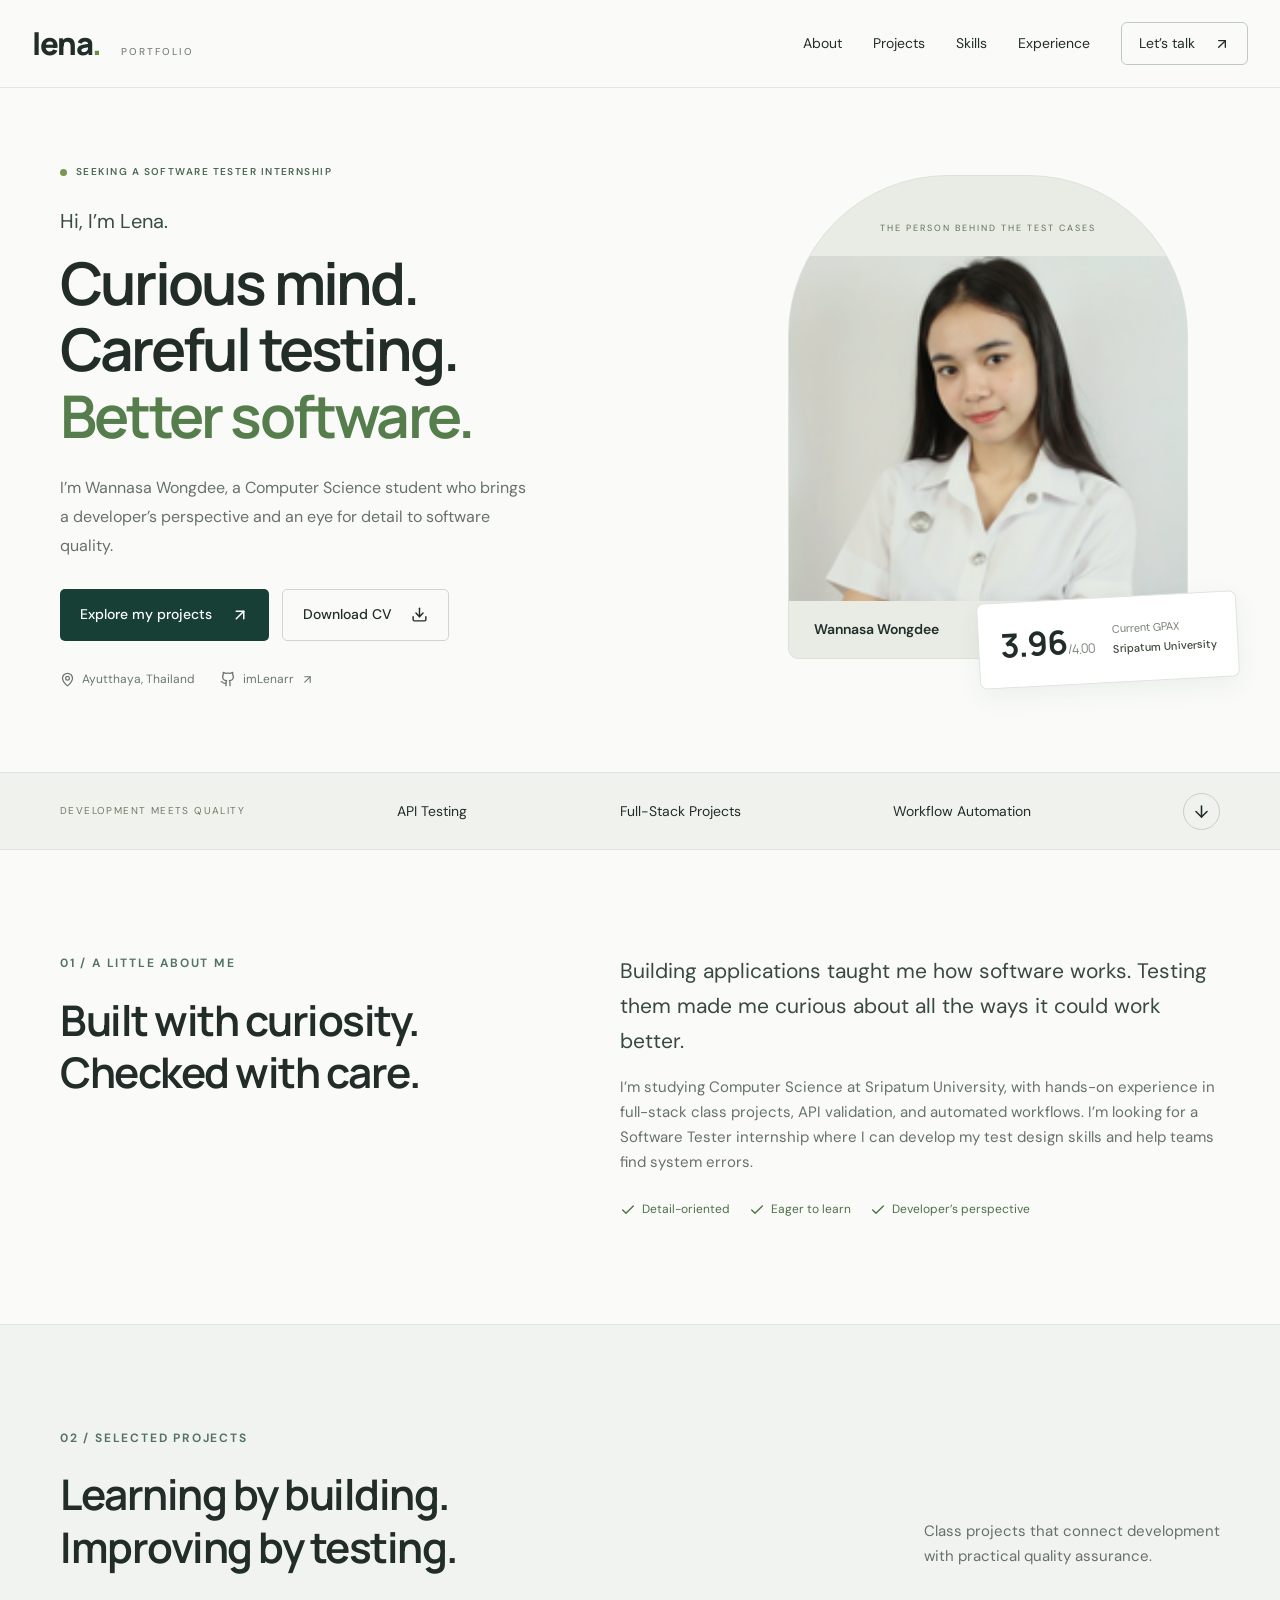
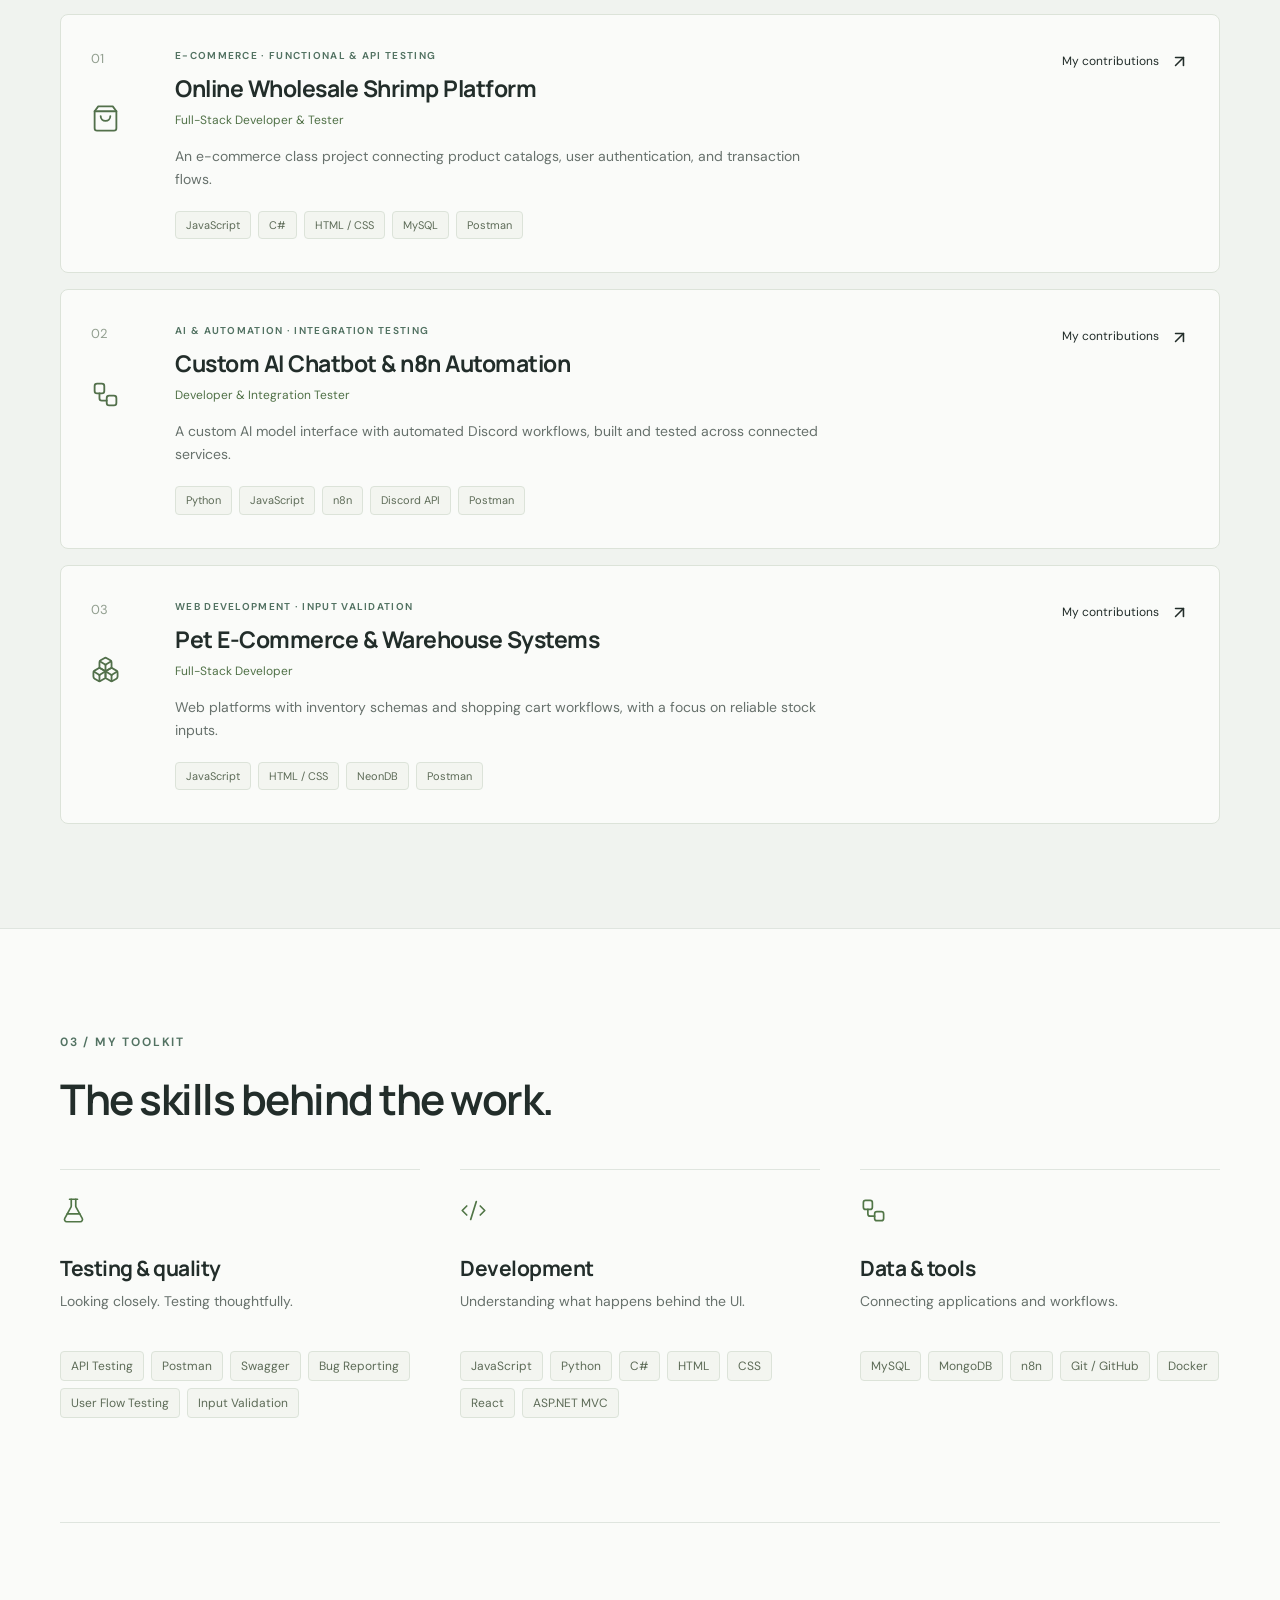
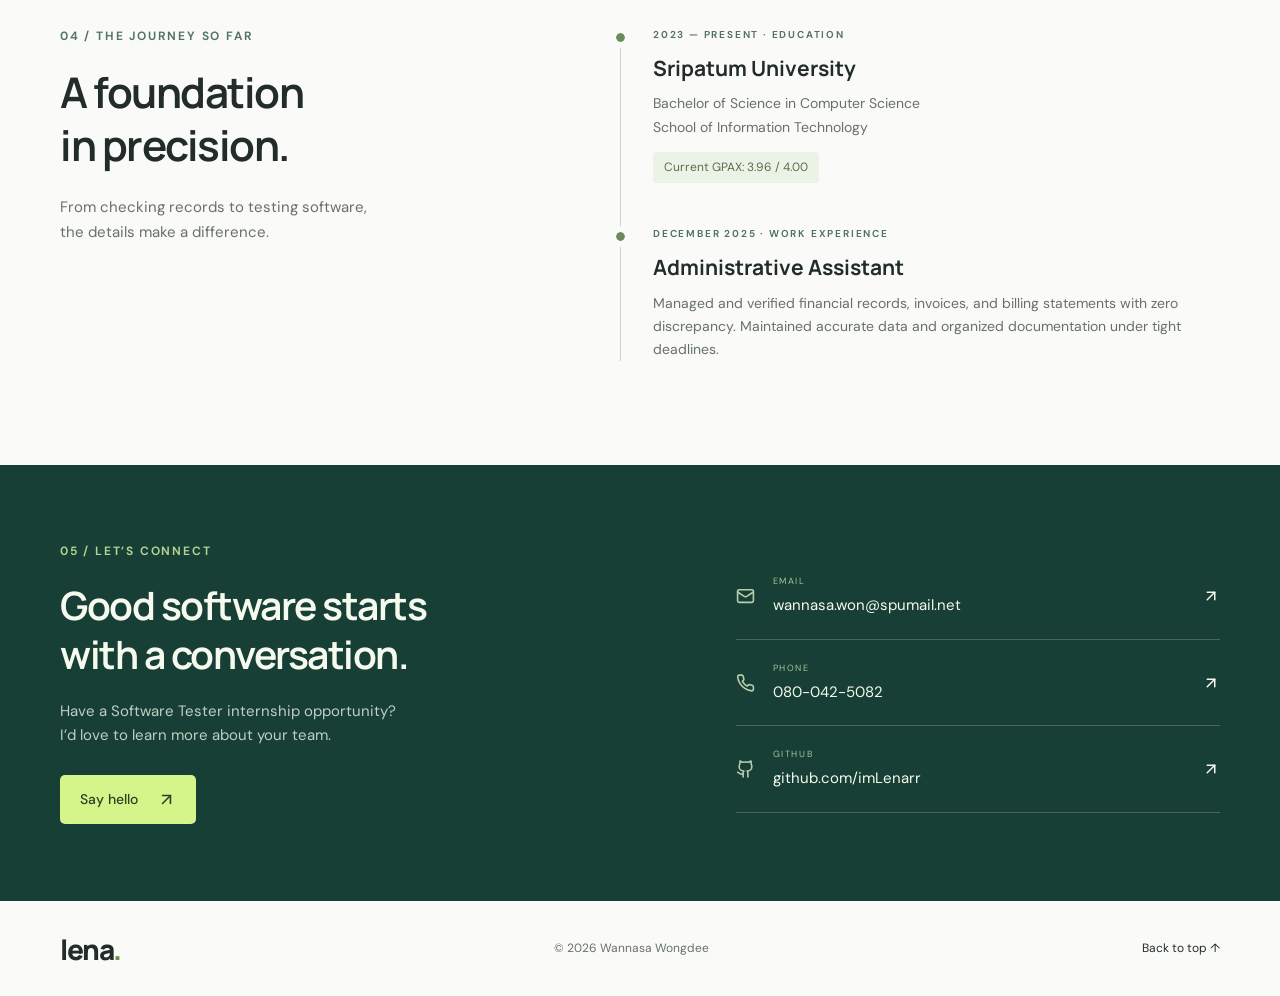
==== portfolio/index.html @ 923e678a "Publish portfolio under portfolio path" ====
<!doctype html>
<html lang="en">
  <head>
    <meta charset="UTF-8" />
    <meta name="viewport" content="width=device-width, initial-scale=1.0" />
    <meta name="theme-color" content="#f8fafb" />
    <meta name="description" content="Wannasa Wongdee (Lena) — Computer Science student at Sripatum University seeking a Software Tester internship. Explore projects in API testing, web development, and automation." />
    <link rel="icon" type="image/svg+xml" href="/portfolio/favicon.svg" />
    <title>Lena · Wannasa Wongdee | Software Tester Portfolio</title>
    <script type="module" crossorigin src="/portfolio/assets/index-CFIw78bg.js"></script>
    <link rel="stylesheet" crossorigin href="/portfolio/assets/index-B5j2kNmx.css">
  </head>
  <body><div id="root"></div></body>
</html>
---- portfolio/assets/index-B5j2kNmx.css ----
@import"https://fonts.googleapis.com/css2?family=DM+Sans:wght@400;450;500;550;600;650;700&family=Manrope:wght@400;500;600;650;700;750;800&display=swap";:root{font-family:DM Sans,sans-serif;color:#222d2a;background:#fafbf9;font-synthesis:none;font-weight:400;line-height:1.65;--green:#173f36;--muted:#67716c;--line:#dfe5df;--lime:#d5f58b}*{box-sizing:border-box}html{scroll-behavior:smooth;scroll-padding-top:100px}body{margin:0}a{color:inherit;text-decoration:none}button{font:inherit;cursor:pointer}button,a{-webkit-tap-highlight-color:transparent}a,button{touch-action:manipulation}button:focus-visible,a:focus-visible{outline:3px solid #629b35;outline-offset:5px}svg{flex-shrink:0}button{color:inherit}h1,h2,h3,p{margin:0}h1,h2,h3{font-family:Manrope,sans-serif}h2{font-size:clamp(2rem,3.3vw,2.8rem);font-weight:650;line-height:1.25;letter-spacing:-1.5px}h3{line-height:1.35}p{color:var(--muted)}.container{width:min(1160px,calc(100% - 96px));margin:auto}.section{padding-top:104px;padding-bottom:104px}.eyebrow{font-size:12px;font-weight:650;letter-spacing:1.8px;line-height:1.6;color:#527262;margin-bottom:20px}.skip-link{position:fixed;top:-100px;z-index:30;background:var(--green);color:#fff;padding:12px}.skip-link:focus{top:0}header{height:88px;border-bottom:1px solid var(--line);background:#fafbf9f5;position:sticky;top:0;z-index:10;-webkit-backdrop-filter:blur(14px);backdrop-filter:blur(14px)}.nav-wrap{width:min(1260px,calc(100% - 64px));height:100%;margin:auto;display:flex;align-items:center;justify-content:space-between}.brand{font-family:Manrope,sans-serif;font-size:31px;font-weight:800;letter-spacing:-1.5px}.brand>span:first-child{color:#6b8d44}.brand .brand-label{font-family:DM Sans,sans-serif;font-size:10px;font-weight:500;letter-spacing:2px;margin-left:20px;color:#7b837d}nav{display:flex;align-items:center;gap:31px;font-size:14px}nav>a:hover{color:#54823c}.nav-contact{display:flex;align-items:center;gap:19px;border:1px solid #becac0;border-radius:6px;padding:9px 17px}.menu-button{display:none}.hero{display:grid;grid-template-columns:1.3fr 1fr;gap:70px;align-items:center;padding-top:76px;padding-bottom:83px}.availability{display:flex;align-items:center;gap:9px;font-size:10px;letter-spacing:1.45px;color:#4d6855;font-weight:600;margin-bottom:24px}.availability>span{width:7px;height:7px;background:#77984f;border-radius:50%}.intro{font-size:20px;color:#394c40;margin-bottom:12px}h1{font-size:clamp(2.9rem,4.6vw,4rem);letter-spacing:-2.8px;line-height:1.13;font-weight:650}h1>span{color:#567d4c}.hero-description{font-size:16px;line-height:1.8;max-width:470px;margin-top:25px}.hero-actions{display:flex;gap:13px;margin-top:29px}.button{display:inline-flex;align-items:center;justify-content:center;gap:19px;font-size:14px;font-weight:500;padding:13px 20px;border-radius:5px;transition:transform .2s,background .2s}.button:hover{transform:translateY(-2px)}.primary{background:var(--green);color:#fff}.primary:hover{background:#265947}.secondary{border:1px solid #cfd7ce}.hero-meta{display:flex;gap:25px;font-size:12px;margin-top:29px;color:#6b766e}.hero-meta>span,.hero-meta>a{display:flex;align-items:center;gap:7px}.hero-visual{position:relative;padding:10px 6px 30px 15px}.portrait-frame{background:#e8ece5;border-radius:160px 160px 10px 10px;overflow:hidden;position:relative;max-width:400px;margin:auto;border:1px solid #dce2d8;padding-top:45px}.photo-caption{display:block;text-align:center;position:relative;z-index:1;font-size:9px;letter-spacing:2px;color:#617254}.portrait-frame img{display:block;width:100%;height:345px;object-fit:cover;object-position:50% 15%;margin-top:20px;mix-blend-mode:multiply}.portrait-label{background:#e8ece5;padding:17px 25px;display:flex;justify-content:space-between;align-items:center;gap:10px}.portrait-label>span:first-child{font-size:14px;font-weight:600}.portrait-label>span:last-child{font-size:9px;letter-spacing:1px;color:#677760}.gpa-note{position:absolute;right:-18px;bottom:5px;display:flex;align-items:center;gap:18px;background:#fff;border:1px solid var(--line);box-shadow:0 8px 25px #1b3c3610;border-radius:7px;padding:15px 21px;transform:rotate(-3deg)}.gpa-number{font-family:Manrope,sans-serif;font-weight:700;font-size:33px;letter-spacing:-1px}.gpa-number>span{font-size:13px;color:#7c867c;font-weight:400}.gpa-note>span:last-child{font-size:11px;color:#788073;line-height:1.8}.gpa-note strong{font-weight:500;color:#384438}.focus-strip{border-block:1px solid var(--line);background:#f0f3ed}.focus-strip>.container{display:flex;align-items:center;justify-content:space-between;gap:15px;min-height:76px;font-size:14px}.focus-strip span:first-child{font-size:10px;letter-spacing:1.4px;color:#6c7c67}.focus-strip a{display:flex;border:1px solid #c5d0bf;padding:8px;border-radius:50%}.about{display:grid;grid-template-columns:1fr 1.25fr;gap:80px}.about-copy>p:first-child{font-size:21px;color:#3a493e;line-height:1.65;margin-bottom:17px}.about-copy>p:nth-child(2){font-size:15px}.qualities{display:flex;gap:19px;margin-top:26px;flex-wrap:wrap}.qualities>span{display:flex;align-items:center;gap:6px;font-size:12px;color:#4e6e47}.projects-section{background:#f0f3ef;border-block:1px solid var(--line)}.section-heading{display:flex;justify-content:space-between;align-items:end;gap:25px;margin-bottom:40px}.section-heading>p{font-size:15px;margin-bottom:5px}.project{display:grid;grid-template-columns:64px 1fr 155px;gap:20px;background:#fafbf9;border:1px solid #dce3d9;border-radius:8px;padding:33px 30px;margin-top:16px}.project-index{font-size:13px;color:#929f90;display:flex;flex-direction:column;gap:35px}.project-index svg{color:#52704b}.project-content .eyebrow{font-size:10px;letter-spacing:1.3px;margin-bottom:9px}.project h3{font-size:23px;letter-spacing:-.5px;margin-bottom:7px}.project .role{font-size:12px;color:#507147;margin-bottom:14px}.project-content>p:not(.eyebrow):not(.role){font-size:14px;max-width:650px}.tags{display:flex;gap:7px;flex-wrap:wrap;margin-top:20px}.tags span{font-size:11px;line-height:1.5;padding:5px 10px;border:1px solid #dce3d9;background:#f3f5f0;border-radius:4px;color:#5d6b57}.project-toggle{align-self:start;display:flex;align-items:center;justify-content:end;gap:11px;background:none;border:0;font-size:12px;padding:4px 0}.project-toggle:hover{color:#4c8139}.contributions{font-size:14px;color:#54654e;padding-left:18px;margin:25px 0 0}.contributions li+li{margin-top:8px}.skills-grid{display:grid;grid-template-columns:repeat(3,1fr);gap:40px;margin-top:44px}.skill{border-top:1px solid var(--line);padding-top:27px}.skill>svg{color:#517647;margin-bottom:21px}.skill h3{font-size:21px;letter-spacing:-.5px;margin-bottom:8px}.skill>p{font-size:14px;min-height:46px}.skill .tags{margin-top:15px}.skill .tags span{font-size:12px}.experience{display:grid;grid-template-columns:1fr 1.25fr;gap:80px;border-top:1px solid var(--line)}.section-description{font-size:15px;margin-top:23px}.timeline{border-left:1px solid #cbd5c6;padding-left:32px}.timeline article{position:relative}.timeline article:before{content:"";position:absolute;top:6px;left:-37px;width:9px;height:9px;background:#6d8a5a;border-radius:50%;outline:6px solid #fafbf9}.timeline article+article{margin-top:43px}.timeline .eyebrow{font-size:10px;margin-bottom:11px}.timeline h3{font-size:21px;margin-bottom:10px}.timeline article>p:not(.eyebrow){font-size:14px}.education-gpa{display:inline-block;background:#edf2e7;padding:6px 11px;color:#567049;border-radius:4px;font-size:12px;margin-top:13px}.contact-section{background:var(--green);color:#f6faee}.contact-inner{display:grid;grid-template-columns:1.25fr 1fr;gap:70px;padding-block:77px}.contact-inner .eyebrow{color:#b4d394}.contact-inner h2{font-size:39px}.contact-inner p:not(.eyebrow){color:#bed0c2;font-size:15px;margin-top:20px}.lime{background:var(--lime);color:#284324;margin-top:27px}.contact-links{align-self:center}.contact-links>a{display:flex;align-items:center;gap:18px;border-bottom:1px solid #48665b;padding:21px 0}.contact-links>a>svg:first-child{width:19px;color:#b9cead}.contact-links>a>svg:last-child{margin-left:auto}.contact-links small{display:block;font-size:9px;letter-spacing:1.6px;color:#a5c39b;margin-bottom:4px}.contact-links span{font-size:15px;overflow-wrap:anywhere}.contact-links a:hover{color:var(--lime)}footer{display:flex;align-items:center;justify-content:space-between;min-height:95px;gap:20px}footer p,footer>a:last-child{font-size:12px}footer .brand{font-size:28px}@media(min-width:1600px){.hero{padding-block:100px}h1{font-size:68px}}@media(max-width:1000px){.container{width:calc(100% - 56px)}.hero{gap:35px}h1{font-size:48px}.hero-actions{flex-wrap:wrap}.portrait-frame img{height:320px}.gpa-note{right:-5px;padding:12px}.portrait-label{padding:16px}.portrait-label>span:last-child{display:none}.about,.experience{gap:40px}.project{grid-template-columns:45px 1fr}.project-toggle{grid-column:2;justify-self:start}.contact-inner{gap:40px}.contact-inner h2{font-size:33px}nav{gap:20px}.brand .brand-label{display:none}}@media(max-width:700px){html{scroll-padding-top:80px}.container{width:calc(100% - 40px)}header{height:70px}.nav-wrap{width:calc(100% - 40px)}.menu-button{display:flex;padding:9px;background:none;border:1px solid var(--line);border-radius:5px}nav{display:none;position:absolute;top:69px;left:0;right:0;padding:20px;background:#fafbf9;border-bottom:1px solid var(--line);box-shadow:0 9px 14px #18352909}nav.open{display:flex;align-items:stretch;flex-direction:column;gap:0}nav a{padding:12px}.nav-contact{margin-top:10px;justify-content:space-between}.hero{grid-template-columns:1fr;gap:35px;padding-top:44px;padding-bottom:45px}.availability{font-size:9px;letter-spacing:1px;flex-wrap:wrap}.intro{font-size:18px}h1{font-size:clamp(40px,10.5vw,60px);letter-spacing:-2px}.hero-description{font-size:15px}.hero-actions{gap:10px}.button{font-size:13px;padding:12px 15px;gap:12px}.hero-meta{gap:19px;font-size:11px}.hero-visual{max-width:340px;width:100%;justify-self:center;padding:10px 12px 25px}.portrait-frame{padding-top:35px}.portrait-frame img{height:285px}.portrait-label>span:last-child{display:block}.gpa-note{right:0;bottom:0}.focus-strip>.container{flex-wrap:wrap;padding-block:18px;justify-content:flex-start;gap:10px 19px;font-size:12px}.focus-strip span:first-child{width:100%;font-size:9px}.focus-strip a{margin-left:auto;padding:4px}.section{padding-block:64px}.about,.experience{grid-template-columns:1fr;gap:28px}.eyebrow{font-size:10px;margin-bottom:15px}h2{font-size:31px;letter-spacing:-1px}.about-copy>p:first-child{font-size:19px}.qualities{gap:12px}.section-heading{display:block;margin-bottom:26px}.section-heading>p{margin-top:20px;font-size:14px}.desktop-break{display:none}.project{grid-template-columns:1fr;padding:24px;gap:15px}.project-index{flex-direction:row;justify-content:space-between;align-items:center}.project-index svg{width:23px}.project h3{font-size:21px}.project-toggle{grid-column:1;min-height:40px}.project-content .eyebrow{font-size:9px}.skills-grid{grid-template-columns:1fr;gap:31px;margin-top:28px}.skill>svg{margin-bottom:13px}.skill>p{min-height:0}.experience .section-description{margin-top:15px}.timeline{margin-left:6px}.contact-inner{grid-template-columns:1fr;gap:28px;padding-block:60px}.contact-inner h2{font-size:32px}.contact-links>a{padding:18px 0}.contact-links span{font-size:14px}footer{flex-wrap:wrap;padding-block:22px;gap:12px}footer p{font-size:11px}footer>a:last-child{font-size:11px}}@media(prefers-reduced-motion:reduce){html{scroll-behavior:auto}*,*:before,*:after{transition:none!important;animation:none!important}}
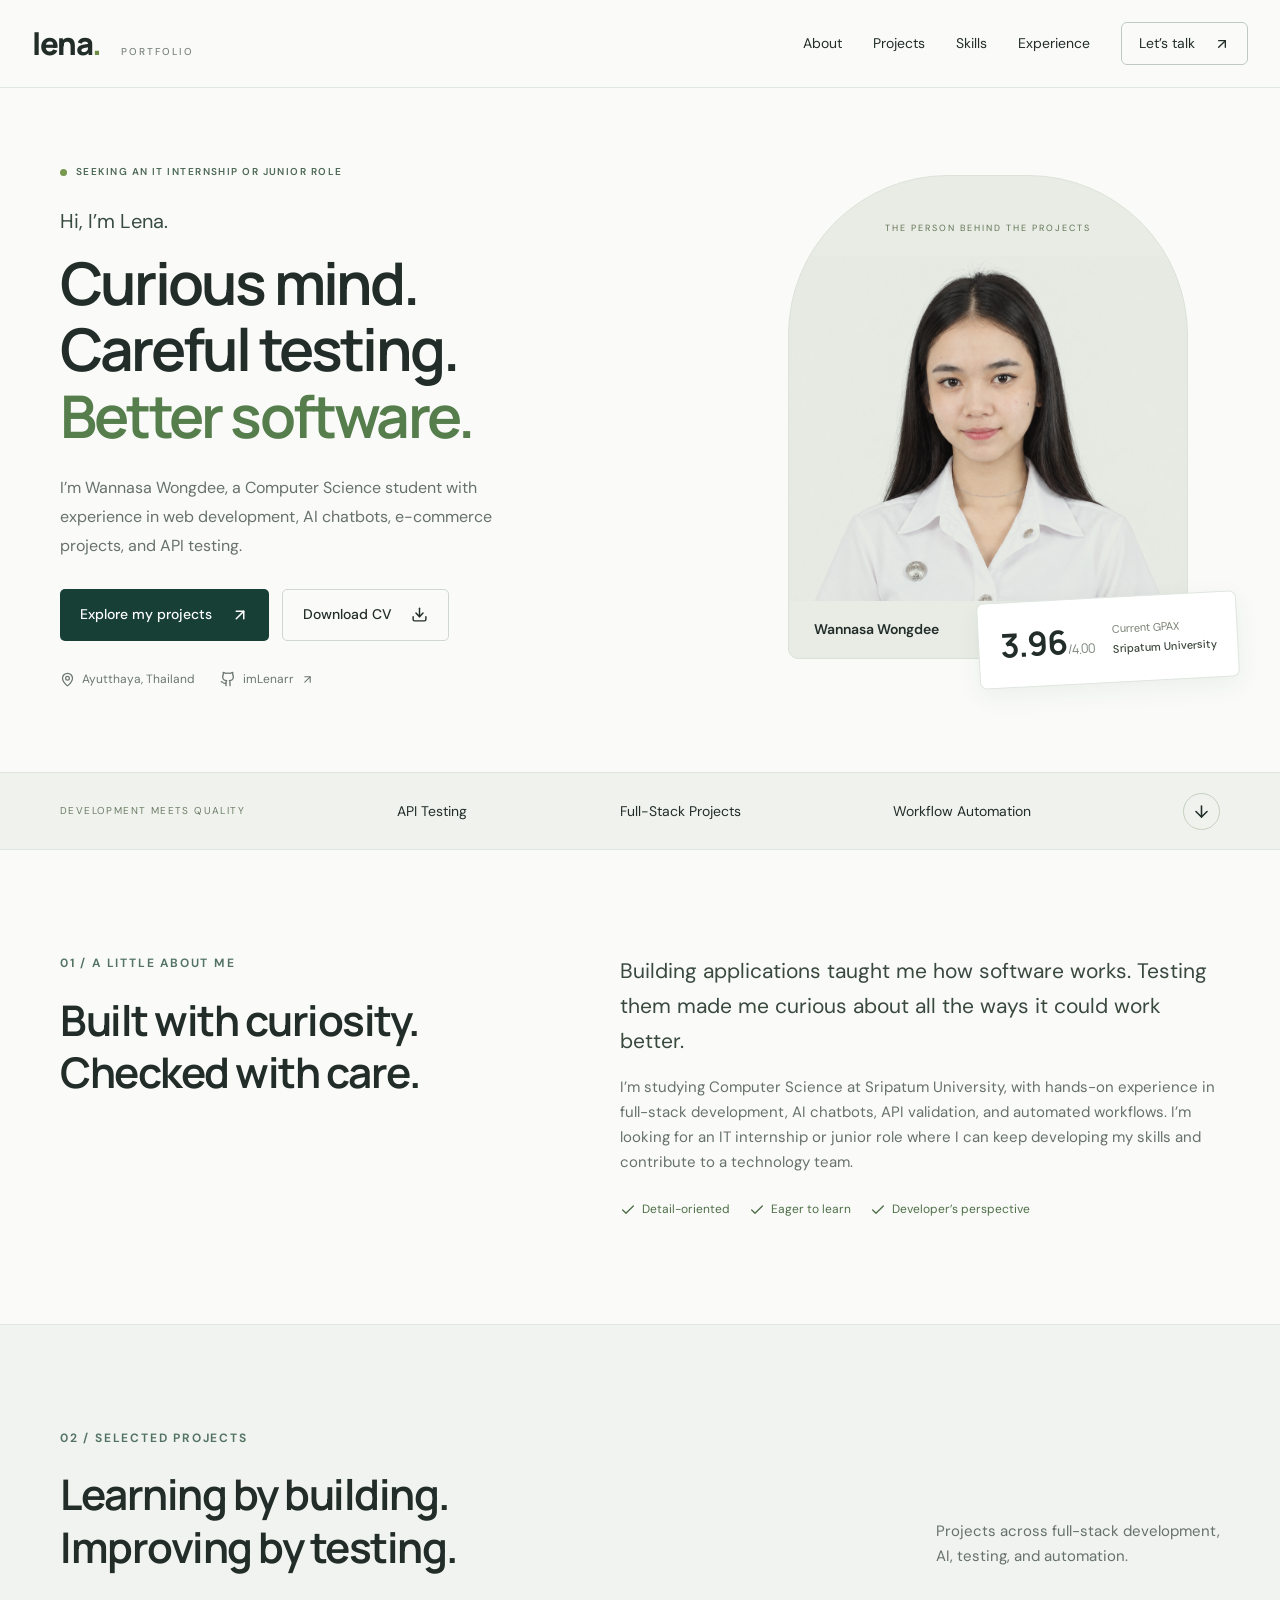
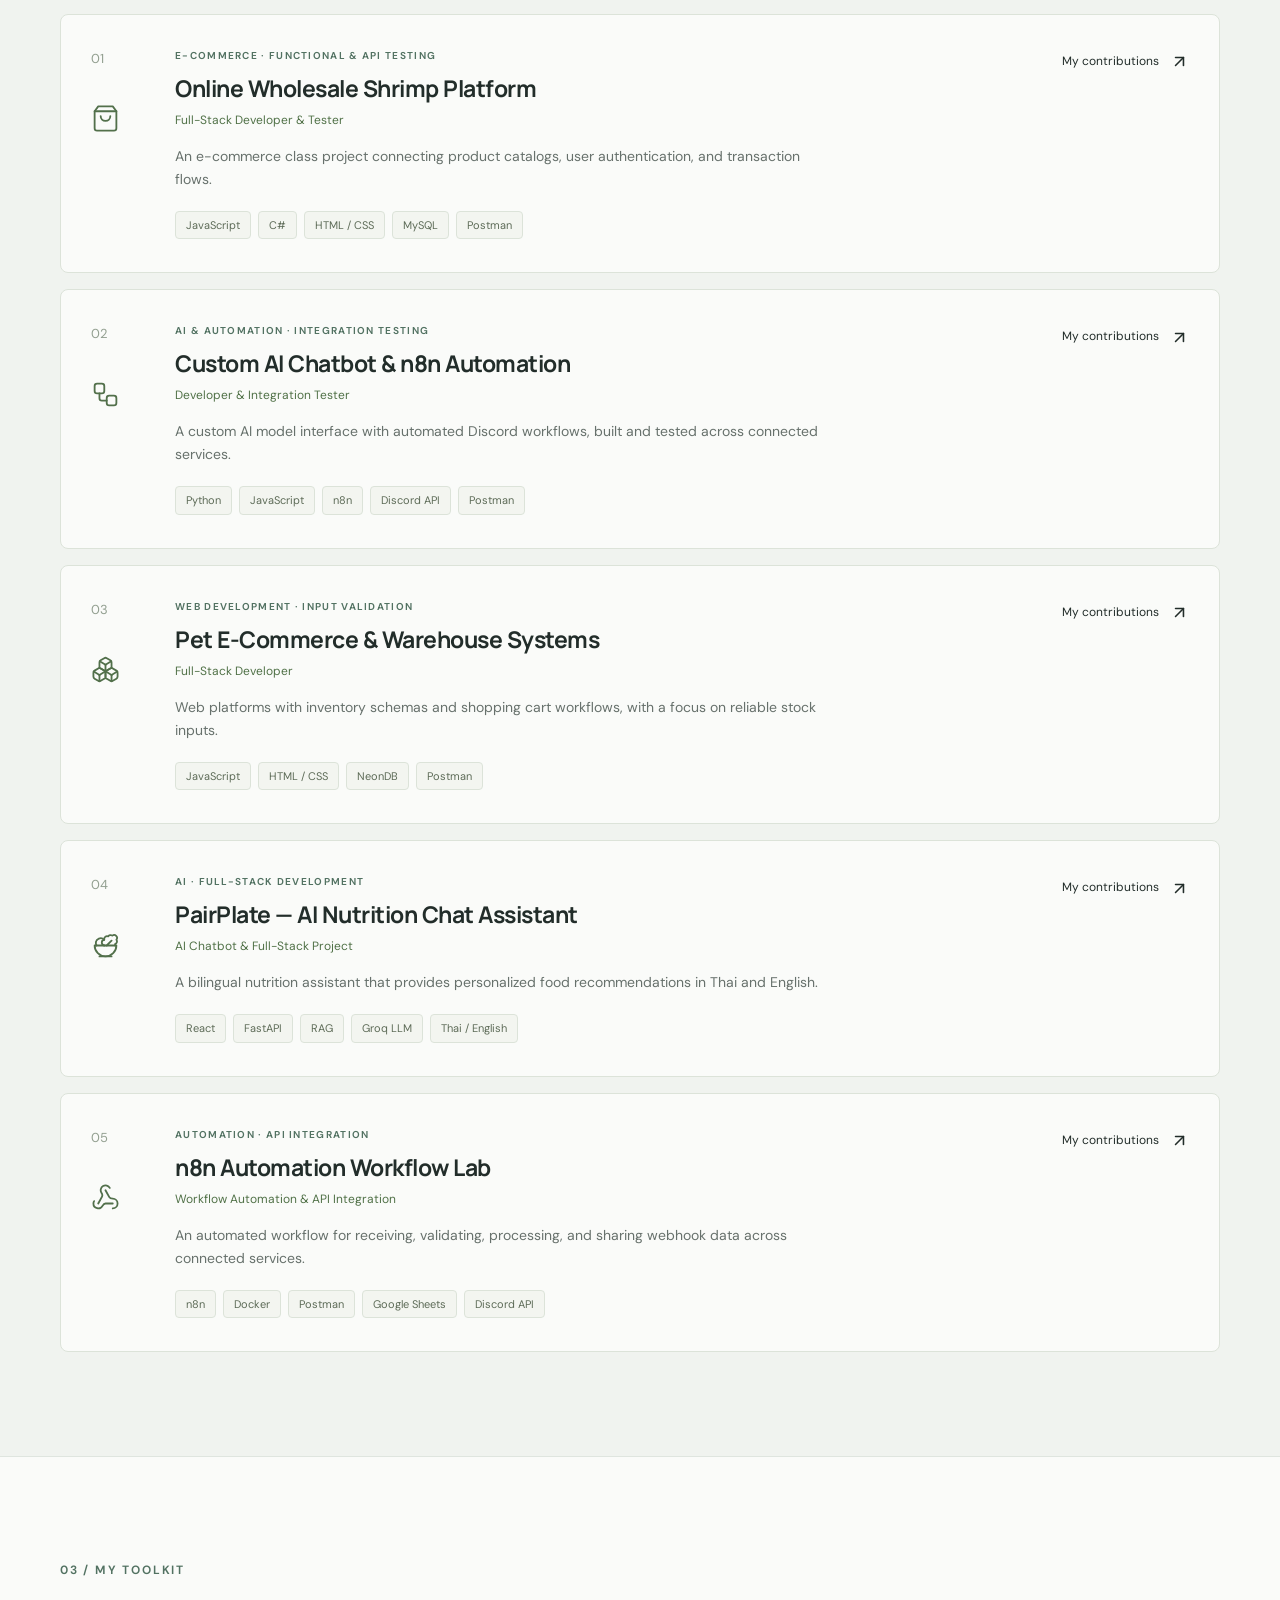
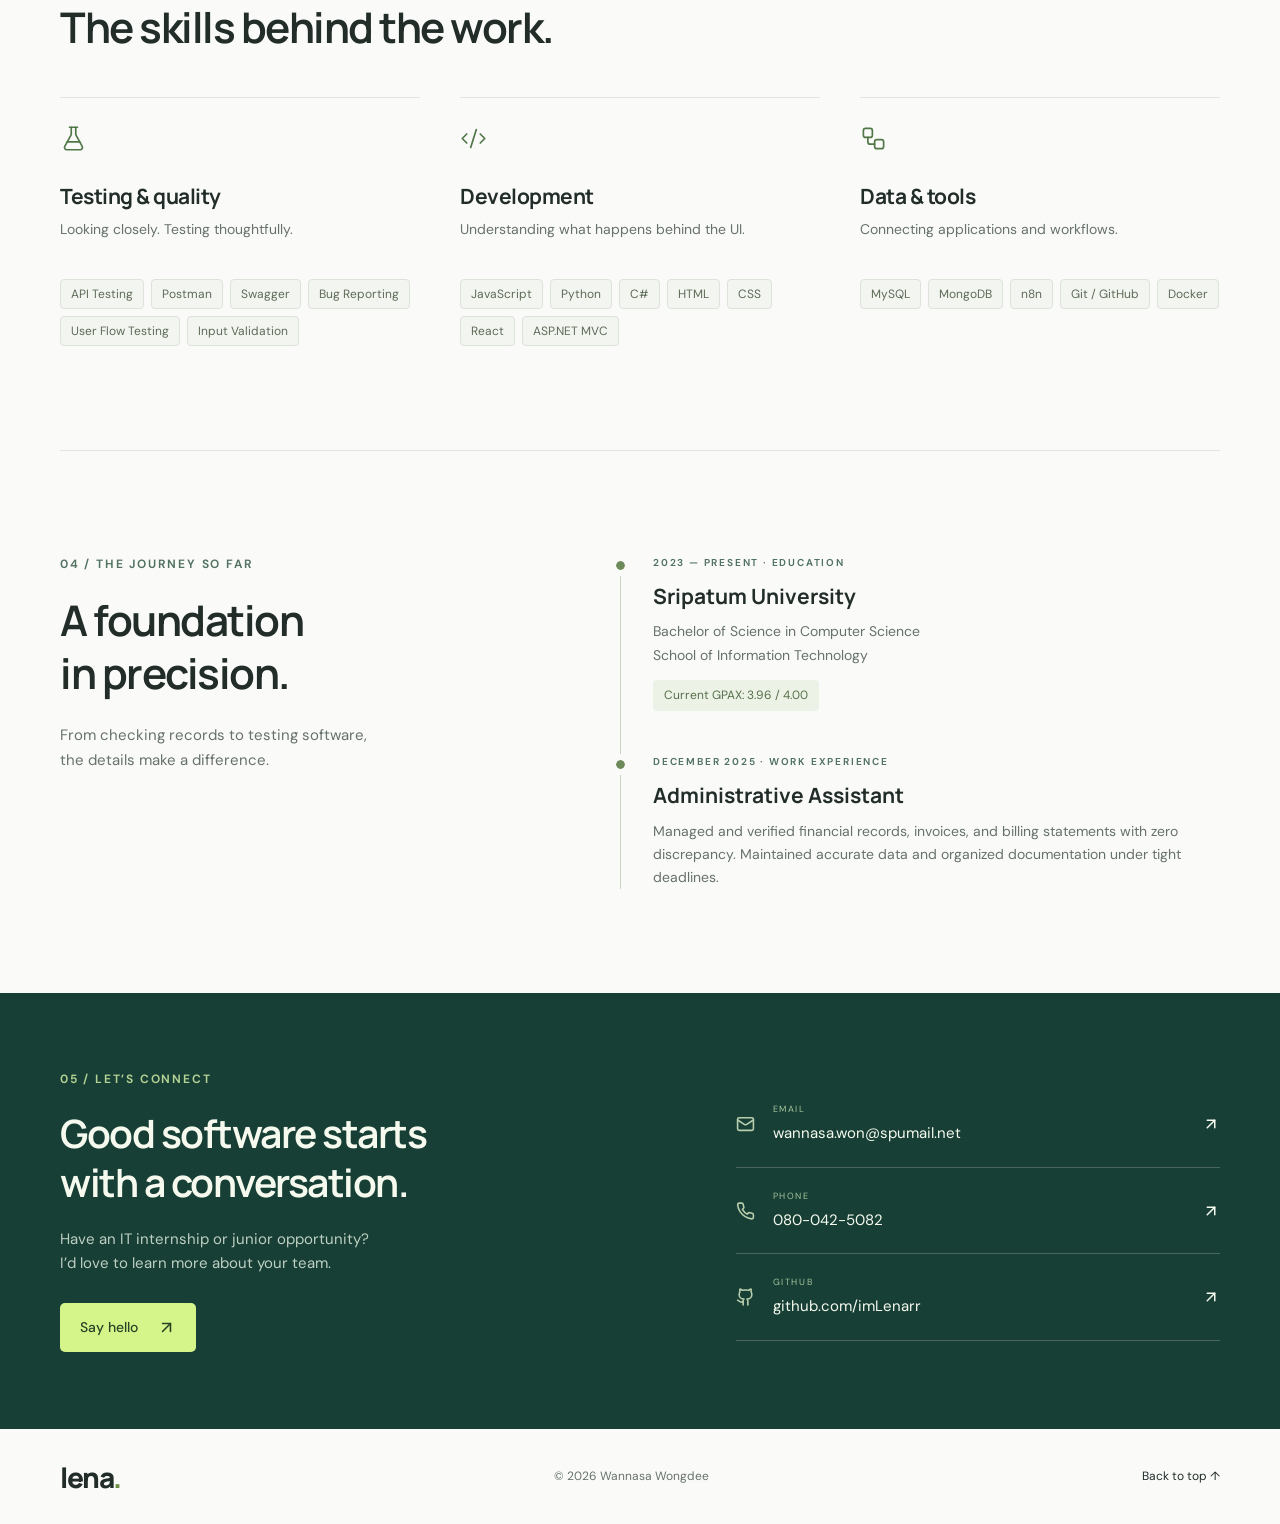
==== commit 92b9e69f: "Update portrait CV and project list" ====
--- a/portfolio/index.html
+++ b/portfolio/index.html
@@ -4,10 +4,10 @@
     <meta charset="UTF-8" />
     <meta name="viewport" content="width=device-width, initial-scale=1.0" />
     <meta name="theme-color" content="#f8fafb" />
-    <meta name="description" content="Wannasa Wongdee (Lena) — Computer Science student at Sripatum University seeking a Software Tester internship. Explore projects in API testing, web development, and automation." />
+    <meta name="description" content="Wannasa Wongdee (Lena) — Computer Science student at Sripatum University seeking an IT internship or junior role. Explore projects in AI, API testing, web development, and automation." />
     <link rel="icon" type="image/svg+xml" href="/portfolio/favicon.svg" />
-    <title>Lena · Wannasa Wongdee | Software Tester Portfolio</title>
-    <script type="module" crossorigin src="/portfolio/assets/index-CFIw78bg.js"></script>
+    <title>Lena · Wannasa Wongdee | Computer Science Portfolio</title>
+    <script type="module" crossorigin src="/portfolio/assets/index-f6uqK7cv.js"></script>
     <link rel="stylesheet" crossorigin href="/portfolio/assets/index-B5j2kNmx.css">
   </head>
   <body><div id="root"></div></body>
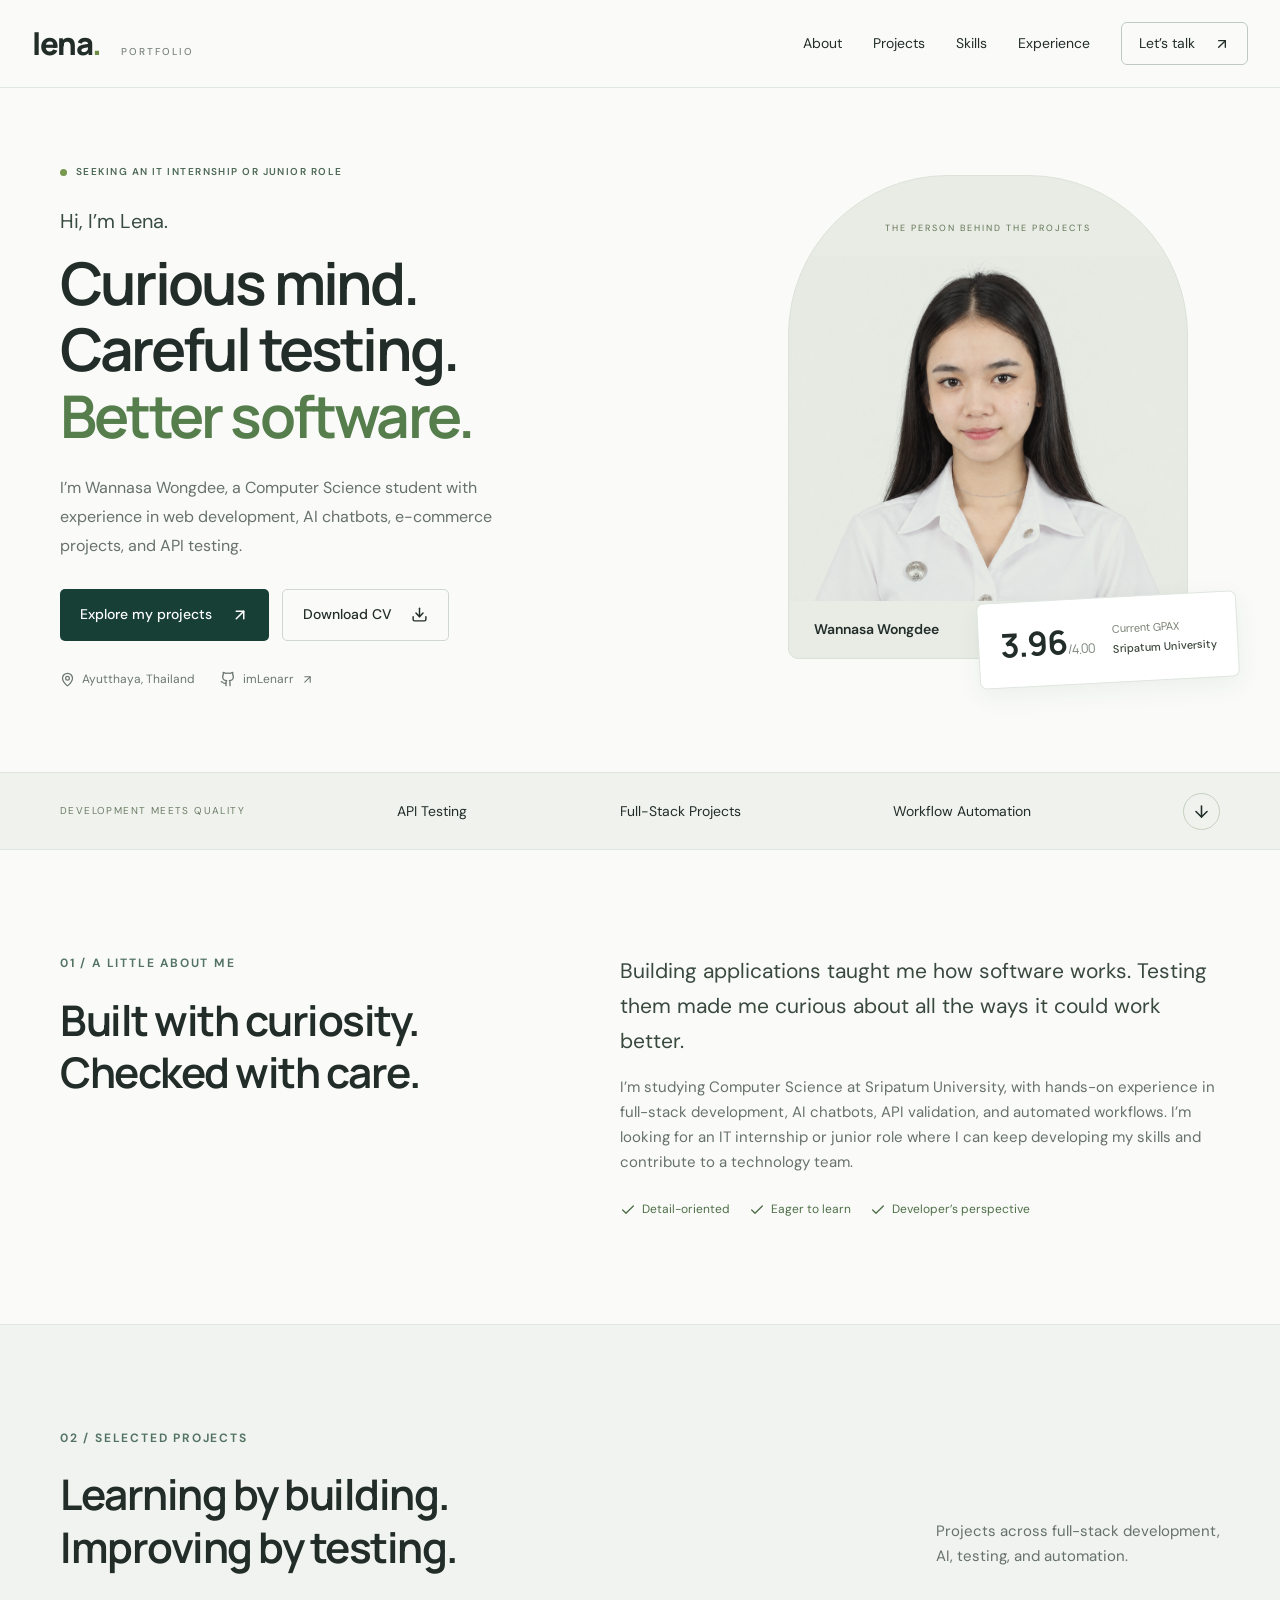
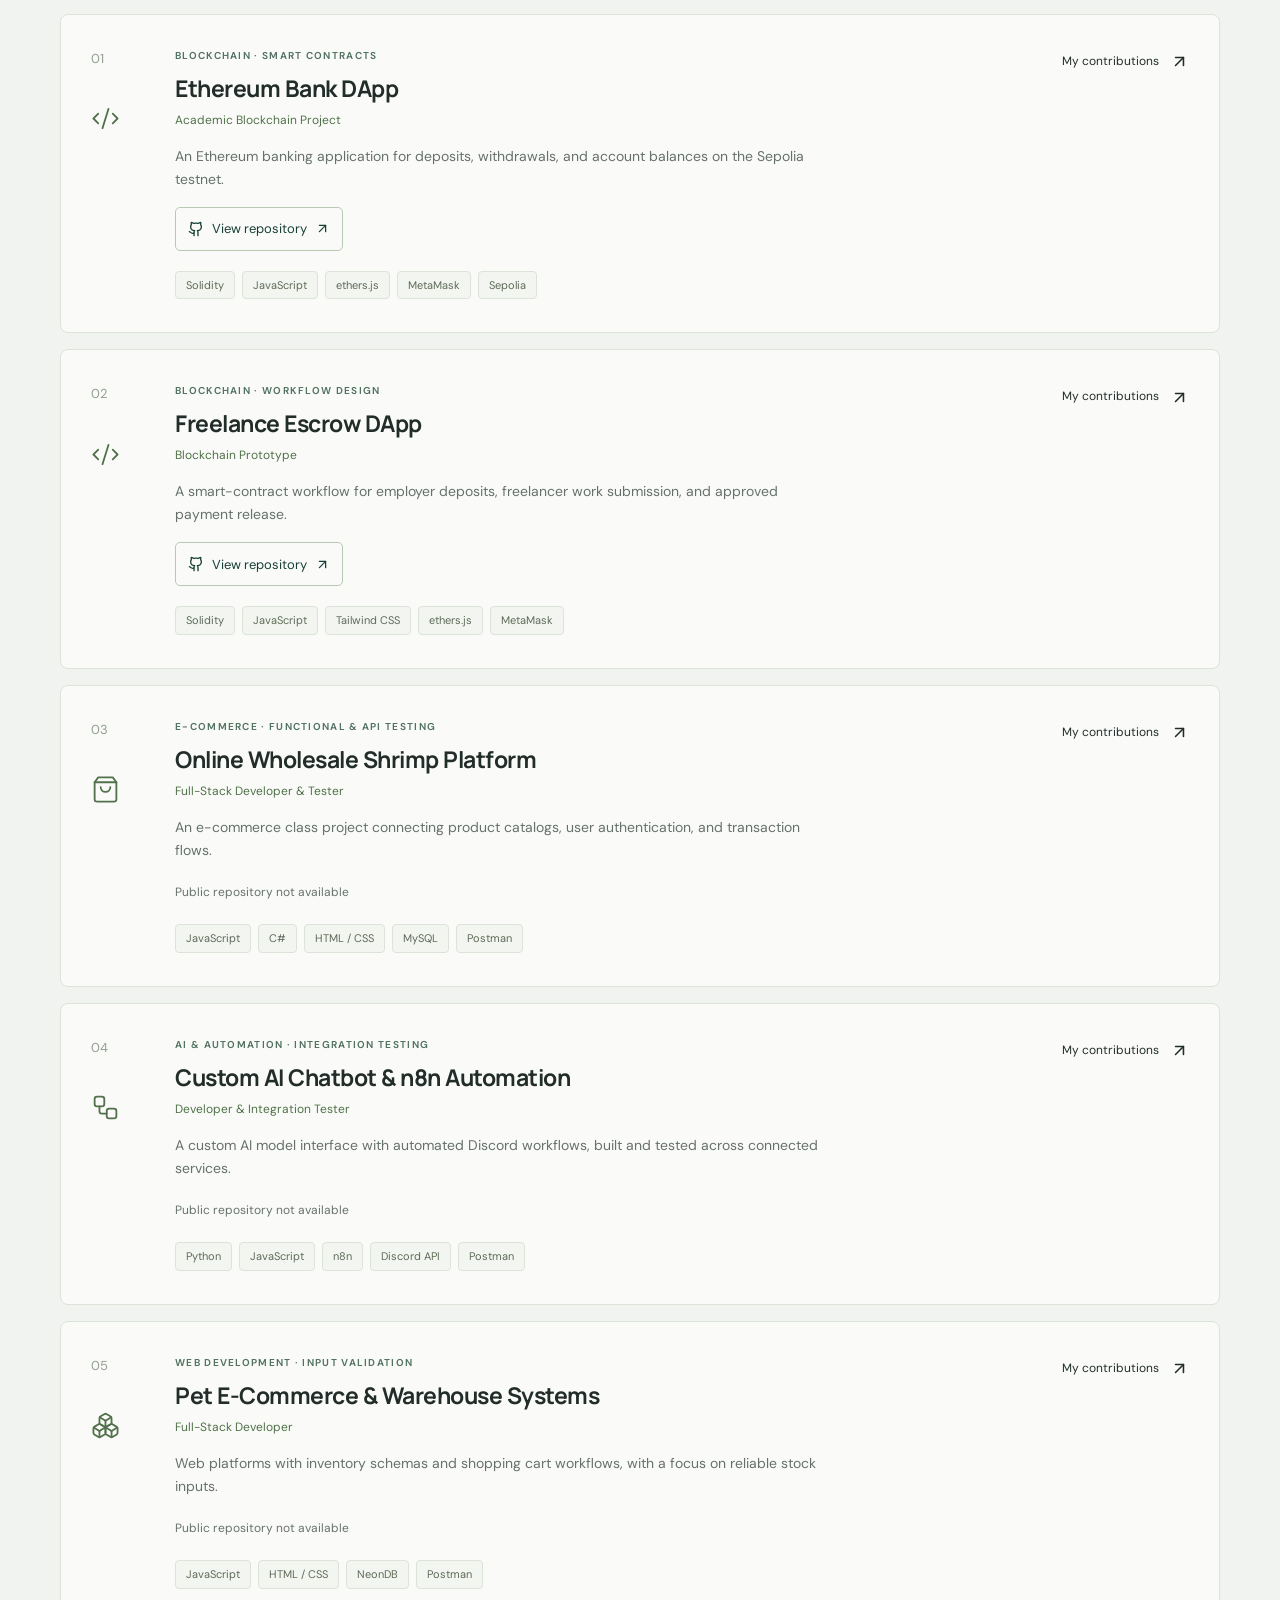
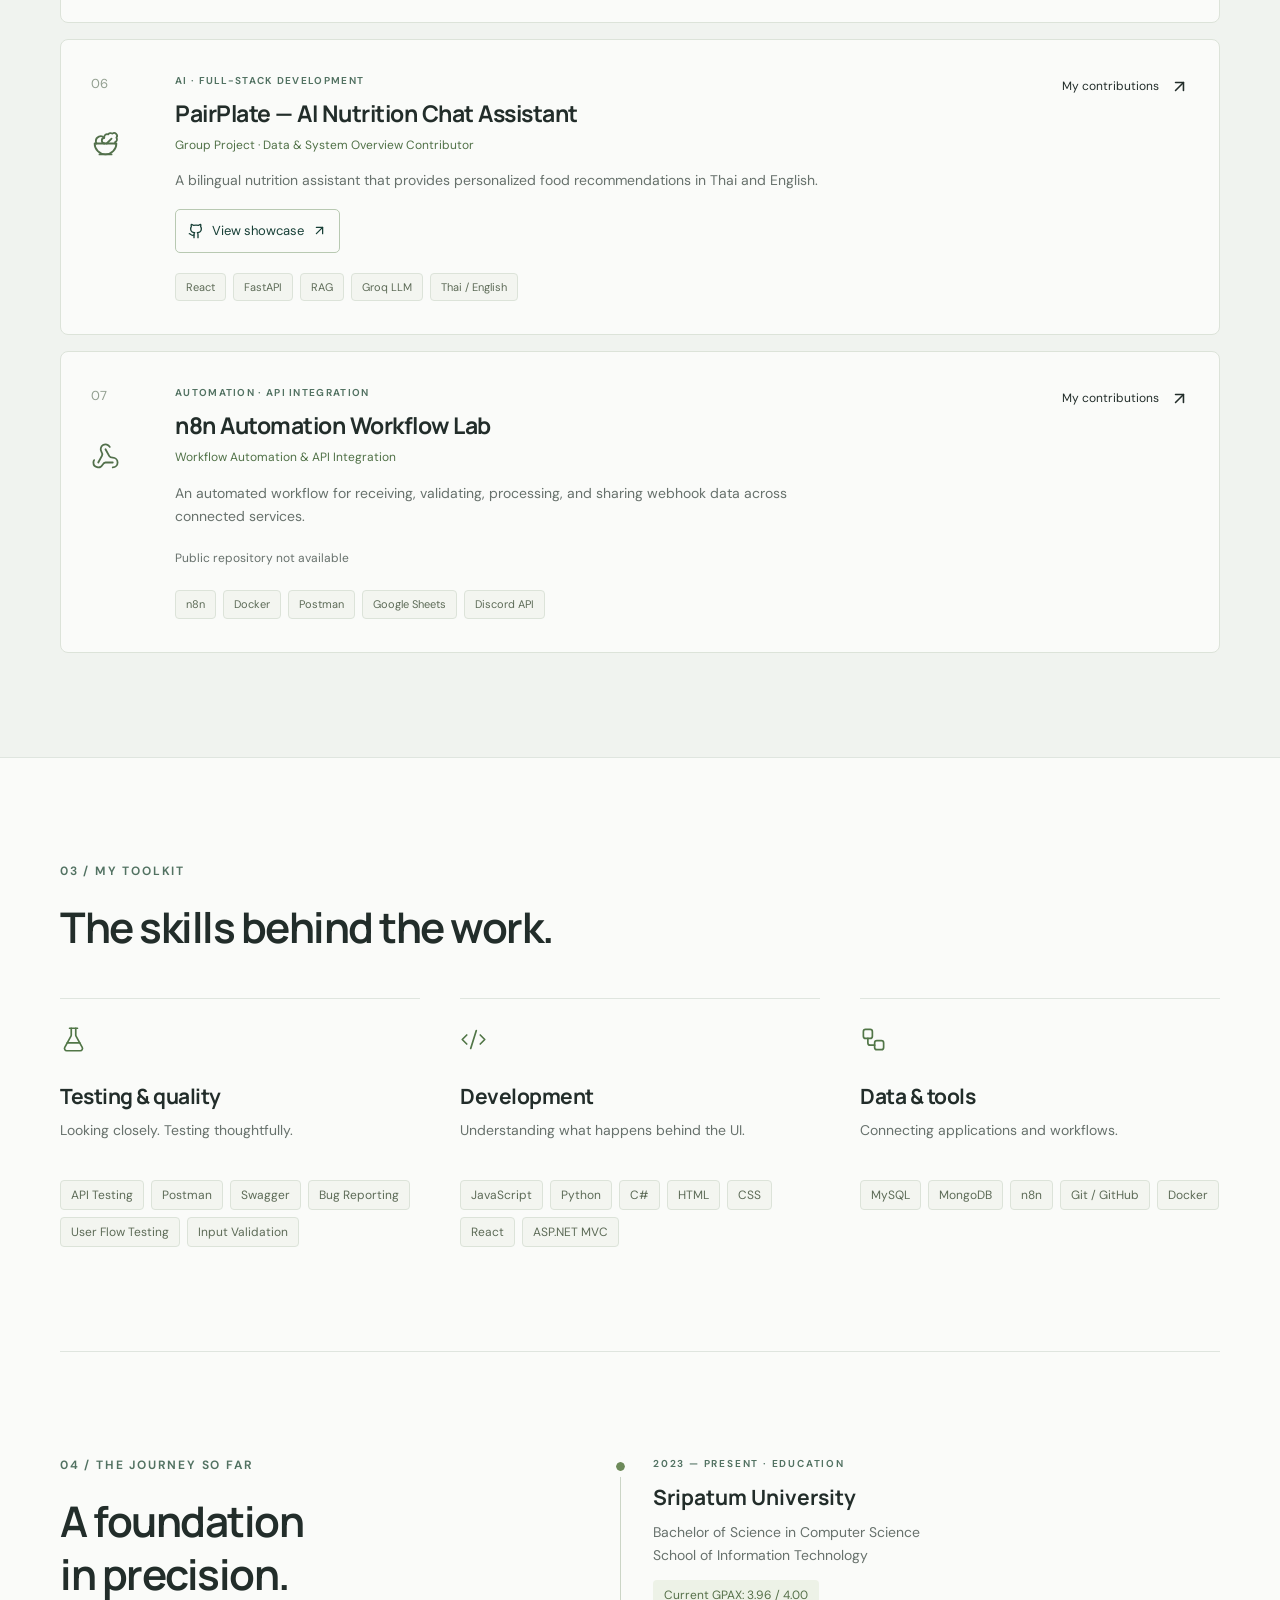
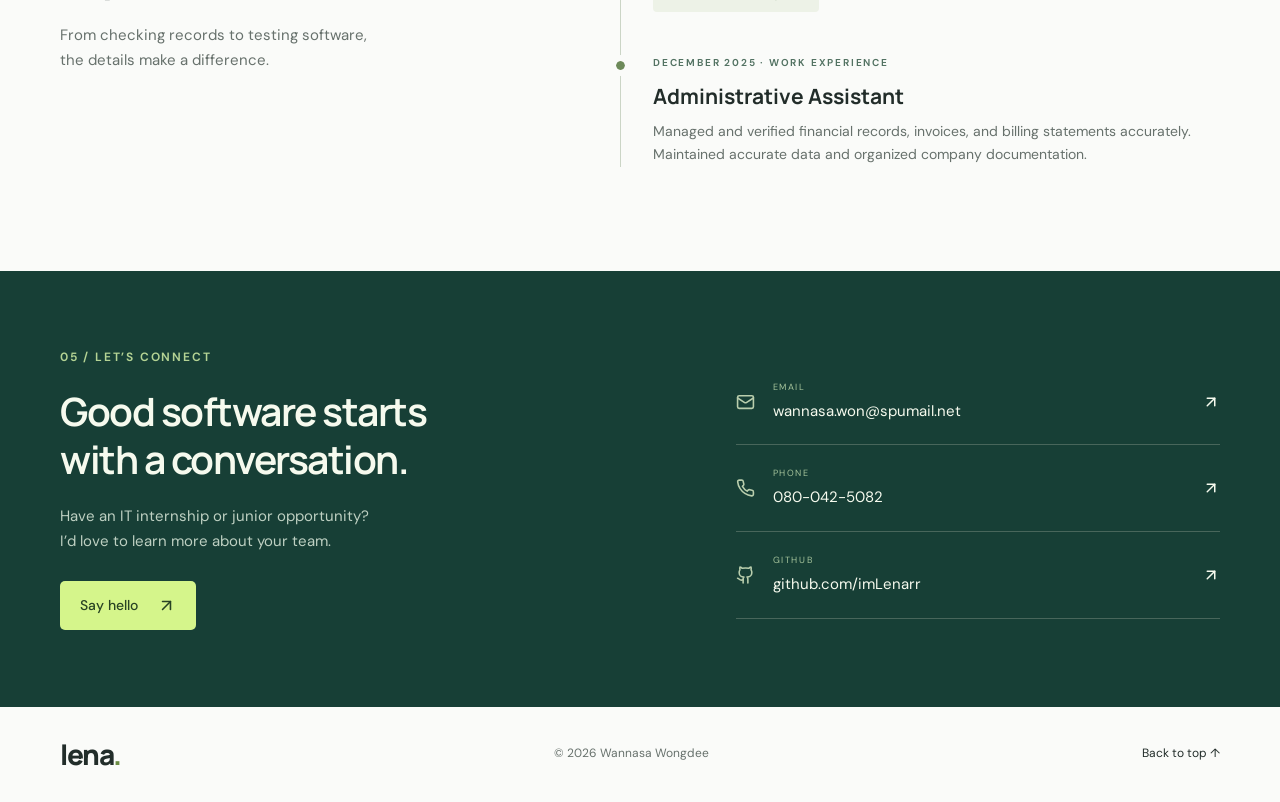
==== commit f4ad295c: "Add public project links and restore supplied CV" ====
--- a/portfolio/index.html
+++ b/portfolio/index.html
@@ -7,8 +7,8 @@
     <meta name="description" content="Wannasa Wongdee (Lena) — Computer Science student at Sripatum University seeking an IT internship or junior role. Explore projects in AI, API testing, web development, and automation." />
     <link rel="icon" type="image/svg+xml" href="/portfolio/favicon.svg" />
     <title>Lena · Wannasa Wongdee | Computer Science Portfolio</title>
-    <script type="module" crossorigin src="/portfolio/assets/index-f6uqK7cv.js"></script>
-    <link rel="stylesheet" crossorigin href="/portfolio/assets/index-B5j2kNmx.css">
+    <script type="module" crossorigin src="/portfolio/assets/index-CVLNutjx.js"></script>
+    <link rel="stylesheet" crossorigin href="/portfolio/assets/index-BDJmI_fY.css">
   </head>
   <body><div id="root"></div></body>
 </html>
--- a/portfolio/assets/index-BDJmI_fY.css
+++ b/portfolio/assets/index-BDJmI_fY.css
@@ -0,0 +1 @@
+@import"https://fonts.googleapis.com/css2?family=DM+Sans:wght@400;450;500;550;600;650;700&family=Manrope:wght@400;500;600;650;700;750;800&display=swap";:root{font-family:DM Sans,sans-serif;color:#222d2a;background:#fafbf9;font-synthesis:none;font-weight:400;line-height:1.65;--green:#173f36;--muted:#67716c;--line:#dfe5df;--lime:#d5f58b}*{box-sizing:border-box}html{scroll-behavior:smooth;scroll-padding-top:100px}body{margin:0}a{color:inherit;text-decoration:none}button{font:inherit;cursor:pointer}button,a{-webkit-tap-highlight-color:transparent}a,button{touch-action:manipulation}button:focus-visible,a:focus-visible{outline:3px solid #629b35;outline-offset:5px}svg{flex-shrink:0}button{color:inherit}h1,h2,h3,p{margin:0}h1,h2,h3{font-family:Manrope,sans-serif}h2{font-size:clamp(2rem,3.3vw,2.8rem);font-weight:650;line-height:1.25;letter-spacing:-1.5px}h3{line-height:1.35}p{color:var(--muted)}.container{width:min(1160px,calc(100% - 96px));margin:auto}.section{padding-top:104px;padding-bottom:104px}.eyebrow{font-size:12px;font-weight:650;letter-spacing:1.8px;line-height:1.6;color:#527262;margin-bottom:20px}.skip-link{position:fixed;top:-100px;z-index:30;background:var(--green);color:#fff;padding:12px}.skip-link:focus{top:0}header{height:88px;border-bottom:1px solid var(--line);background:#fafbf9f5;position:sticky;top:0;z-index:10;-webkit-backdrop-filter:blur(14px);backdrop-filter:blur(14px)}.nav-wrap{width:min(1260px,calc(100% - 64px));height:100%;margin:auto;display:flex;align-items:center;justify-content:space-between}.brand{font-family:Manrope,sans-serif;font-size:31px;font-weight:800;letter-spacing:-1.5px}.brand>span:first-child{color:#6b8d44}.brand .brand-label{font-family:DM Sans,sans-serif;font-size:10px;font-weight:500;letter-spacing:2px;margin-left:20px;color:#7b837d}nav{display:flex;align-items:center;gap:31px;font-size:14px}nav>a:hover{color:#54823c}.nav-contact{display:flex;align-items:center;gap:19px;border:1px solid #becac0;border-radius:6px;padding:9px 17px}.menu-button{display:none}.hero{display:grid;grid-template-columns:1.3fr 1fr;gap:70px;align-items:center;padding-top:76px;padding-bottom:83px}.availability{display:flex;align-items:center;gap:9px;font-size:10px;letter-spacing:1.45px;color:#4d6855;font-weight:600;margin-bottom:24px}.availability>span{width:7px;height:7px;background:#77984f;border-radius:50%}.intro{font-size:20px;color:#394c40;margin-bottom:12px}h1{font-size:clamp(2.9rem,4.6vw,4rem);letter-spacing:-2.8px;line-height:1.13;font-weight:650}h1>span{color:#567d4c}.hero-description{font-size:16px;line-height:1.8;max-width:470px;margin-top:25px}.hero-actions{display:flex;gap:13px;margin-top:29px}.button{display:inline-flex;align-items:center;justify-content:center;gap:19px;font-size:14px;font-weight:500;padding:13px 20px;border-radius:5px;transition:transform .2s,background .2s}.button:hover{transform:translateY(-2px)}.primary{background:var(--green);color:#fff}.primary:hover{background:#265947}.secondary{border:1px solid #cfd7ce}.hero-meta{display:flex;gap:25px;font-size:12px;margin-top:29px;color:#6b766e}.hero-meta>span,.hero-meta>a{display:flex;align-items:center;gap:7px}.hero-visual{position:relative;padding:10px 6px 30px 15px}.portrait-frame{background:#e8ece5;border-radius:160px 160px 10px 10px;overflow:hidden;position:relative;max-width:400px;margin:auto;border:1px solid #dce2d8;padding-top:45px}.photo-caption{display:block;text-align:center;position:relative;z-index:1;font-size:9px;letter-spacing:2px;color:#617254}.portrait-frame img{display:block;width:100%;height:345px;object-fit:cover;object-position:50% 15%;margin-top:20px;mix-blend-mode:multiply}.portrait-label{background:#e8ece5;padding:17px 25px;display:flex;justify-content:space-between;align-items:center;gap:10px}.portrait-label>span:first-child{font-size:14px;font-weight:600}.portrait-label>span:last-child{font-size:9px;letter-spacing:1px;color:#677760}.gpa-note{position:absolute;right:-18px;bottom:5px;display:flex;align-items:center;gap:18px;background:#fff;border:1px solid var(--line);box-shadow:0 8px 25px #1b3c3610;border-radius:7px;padding:15px 21px;transform:rotate(-3deg)}.gpa-number{font-family:Manrope,sans-serif;font-weight:700;font-size:33px;letter-spacing:-1px}.gpa-number>span{font-size:13px;color:#7c867c;font-weight:400}.gpa-note>span:last-child{font-size:11px;color:#788073;line-height:1.8}.gpa-note strong{font-weight:500;color:#384438}.focus-strip{border-block:1px solid var(--line);background:#f0f3ed}.focus-strip>.container{display:flex;align-items:center;justify-content:space-between;gap:15px;min-height:76px;font-size:14px}.focus-strip span:first-child{font-size:10px;letter-spacing:1.4px;color:#6c7c67}.focus-strip a{display:flex;border:1px solid #c5d0bf;padding:8px;border-radius:50%}.about{display:grid;grid-template-columns:1fr 1.25fr;gap:80px}.about-copy>p:first-child{font-size:21px;color:#3a493e;line-height:1.65;margin-bottom:17px}.about-copy>p:nth-child(2){font-size:15px}.qualities{display:flex;gap:19px;margin-top:26px;flex-wrap:wrap}.qualities>span{display:flex;align-items:center;gap:6px;font-size:12px;color:#4e6e47}.projects-section{background:#f0f3ef;border-block:1px solid var(--line)}.section-heading{display:flex;justify-content:space-between;align-items:end;gap:25px;margin-bottom:40px}.section-heading>p{font-size:15px;margin-bottom:5px}.project{display:grid;grid-template-columns:64px 1fr 155px;gap:20px;background:#fafbf9;border:1px solid #dce3d9;border-radius:8px;padding:33px 30px;margin-top:16px}.project-index{font-size:13px;color:#929f90;display:flex;flex-direction:column;gap:35px}.project-index svg{color:#52704b}.project-content .eyebrow{font-size:10px;letter-spacing:1.3px;margin-bottom:9px}.project h3{font-size:23px;letter-spacing:-.5px;margin-bottom:7px}.project .role{font-size:12px;color:#507147;margin-bottom:14px}.project-content>p:not(.eyebrow):not(.role){font-size:14px;max-width:650px}.tags{display:flex;gap:7px;flex-wrap:wrap;margin-top:20px}.tags span{font-size:11px;line-height:1.5;padding:5px 10px;border:1px solid #dce3d9;background:#f3f5f0;border-radius:4px;color:#5d6b57}.project-toggle{align-self:start;display:flex;align-items:center;justify-content:end;gap:11px;background:none;border:0;font-size:12px;padding:4px 0}.project-toggle:hover{color:#4c8139}.contributions{font-size:14px;color:#54654e;padding-left:18px;margin:25px 0 0}.contributions li+li{margin-top:8px}.skills-grid{display:grid;grid-template-columns:repeat(3,1fr);gap:40px;margin-top:44px}.skill{border-top:1px solid var(--line);padding-top:27px}.skill>svg{color:#517647;margin-bottom:21px}.skill h3{font-size:21px;letter-spacing:-.5px;margin-bottom:8px}.skill>p{font-size:14px;min-height:46px}.skill .tags{margin-top:15px}.skill .tags span{font-size:12px}.experience{display:grid;grid-template-columns:1fr 1.25fr;gap:80px;border-top:1px solid var(--line)}.section-description{font-size:15px;margin-top:23px}.timeline{border-left:1px solid #cbd5c6;padding-left:32px}.timeline article{position:relative}.timeline article:before{content:"";position:absolute;top:6px;left:-37px;width:9px;height:9px;background:#6d8a5a;border-radius:50%;outline:6px solid #fafbf9}.timeline article+article{margin-top:43px}.timeline .eyebrow{font-size:10px;margin-bottom:11px}.timeline h3{font-size:21px;margin-bottom:10px}.timeline article>p:not(.eyebrow){font-size:14px}.education-gpa{display:inline-block;background:#edf2e7;padding:6px 11px;color:#567049;border-radius:4px;font-size:12px;margin-top:13px}.contact-section{background:var(--green);color:#f6faee}.contact-inner{display:grid;grid-template-columns:1.25fr 1fr;gap:70px;padding-block:77px}.contact-inner .eyebrow{color:#b4d394}.contact-inner h2{font-size:39px}.contact-inner p:not(.eyebrow){color:#bed0c2;font-size:15px;margin-top:20px}.lime{background:var(--lime);color:#284324;margin-top:27px}.contact-links{align-self:center}.contact-links>a{display:flex;align-items:center;gap:18px;border-bottom:1px solid #48665b;padding:21px 0}.contact-links>a>svg:first-child{width:19px;color:#b9cead}.contact-links>a>svg:last-child{margin-left:auto}.contact-links small{display:block;font-size:9px;letter-spacing:1.6px;color:#a5c39b;margin-bottom:4px}.contact-links span{font-size:15px;overflow-wrap:anywhere}.contact-links a:hover{color:var(--lime)}footer{display:flex;align-items:center;justify-content:space-between;min-height:95px;gap:20px}footer p,footer>a:last-child{font-size:12px}footer .brand{font-size:28px}@media(min-width:1600px){.hero{padding-block:100px}h1{font-size:68px}}@media(max-width:1000px){.container{width:calc(100% - 56px)}.hero{gap:35px}h1{font-size:48px}.hero-actions{flex-wrap:wrap}.portrait-frame img{height:320px}.gpa-note{right:-5px;padding:12px}.portrait-label{padding:16px}.portrait-label>span:last-child{display:none}.about,.experience{gap:40px}.project{grid-template-columns:45px 1fr}.project-toggle{grid-column:2;justify-self:start}.contact-inner{gap:40px}.contact-inner h2{font-size:33px}nav{gap:20px}.brand .brand-label{display:none}}@media(max-width:700px){html{scroll-padding-top:80px}.container{width:calc(100% - 40px)}header{height:70px}.nav-wrap{width:calc(100% - 40px)}.menu-button{display:flex;padding:9px;background:none;border:1px solid var(--line);border-radius:5px}nav{display:none;position:absolute;top:69px;left:0;right:0;padding:20px;background:#fafbf9;border-bottom:1px solid var(--line);box-shadow:0 9px 14px #18352909}nav.open{display:flex;align-items:stretch;flex-direction:column;gap:0}nav a{padding:12px}.nav-contact{margin-top:10px;justify-content:space-between}.hero{grid-template-columns:1fr;gap:35px;padding-top:44px;padding-bottom:45px}.availability{font-size:9px;letter-spacing:1px;flex-wrap:wrap}.intro{font-size:18px}h1{font-size:clamp(40px,10.5vw,60px);letter-spacing:-2px}.hero-description{font-size:15px}.hero-actions{gap:10px}.button{font-size:13px;padding:12px 15px;gap:12px}.hero-meta{gap:19px;font-size:11px}.hero-visual{max-width:340px;width:100%;justify-self:center;padding:10px 12px 25px}.portrait-frame{padding-top:35px}.portrait-frame img{height:285px}.portrait-label>span:last-child{display:block}.gpa-note{right:0;bottom:0}.focus-strip>.container{flex-wrap:wrap;padding-block:18px;justify-content:flex-start;gap:10px 19px;font-size:12px}.focus-strip span:first-child{width:100%;font-size:9px}.focus-strip a{margin-left:auto;padding:4px}.section{padding-block:64px}.about,.experience{grid-template-columns:1fr;gap:28px}.eyebrow{font-size:10px;margin-bottom:15px}h2{font-size:31px;letter-spacing:-1px}.about-copy>p:first-child{font-size:19px}.qualities{gap:12px}.section-heading{display:block;margin-bottom:26px}.section-heading>p{margin-top:20px;font-size:14px}.desktop-break{display:none}.project{grid-template-columns:1fr;padding:24px;gap:15px}.project-index{flex-direction:row;justify-content:space-between;align-items:center}.project-index svg{width:23px}.project h3{font-size:21px}.project-toggle{grid-column:1;min-height:40px}.project-content .eyebrow{font-size:9px}.skills-grid{grid-template-columns:1fr;gap:31px;margin-top:28px}.skill>svg{margin-bottom:13px}.skill>p{min-height:0}.experience .section-description{margin-top:15px}.timeline{margin-left:6px}.contact-inner{grid-template-columns:1fr;gap:28px;padding-block:60px}.contact-inner h2{font-size:32px}.contact-links>a{padding:18px 0}.contact-links span{font-size:14px}footer{flex-wrap:wrap;padding-block:22px;gap:12px}footer p{font-size:11px}footer>a:last-child{font-size:11px}}@media(prefers-reduced-motion:reduce){html{scroll-behavior:auto}*,*:before,*:after{transition:none!important;animation:none!important}}.project-repository{margin-top:16px}.project-repository a{display:inline-flex;align-items:center;gap:8px;min-height:44px;padding:8px 12px;border:1px solid #b8c9b2;border-radius:5px;font-size:13px;color:var(--green)}.project-repository a:hover{background:#e8efdf}.project-repository>span{font-size:12px;color:var(--muted)}
